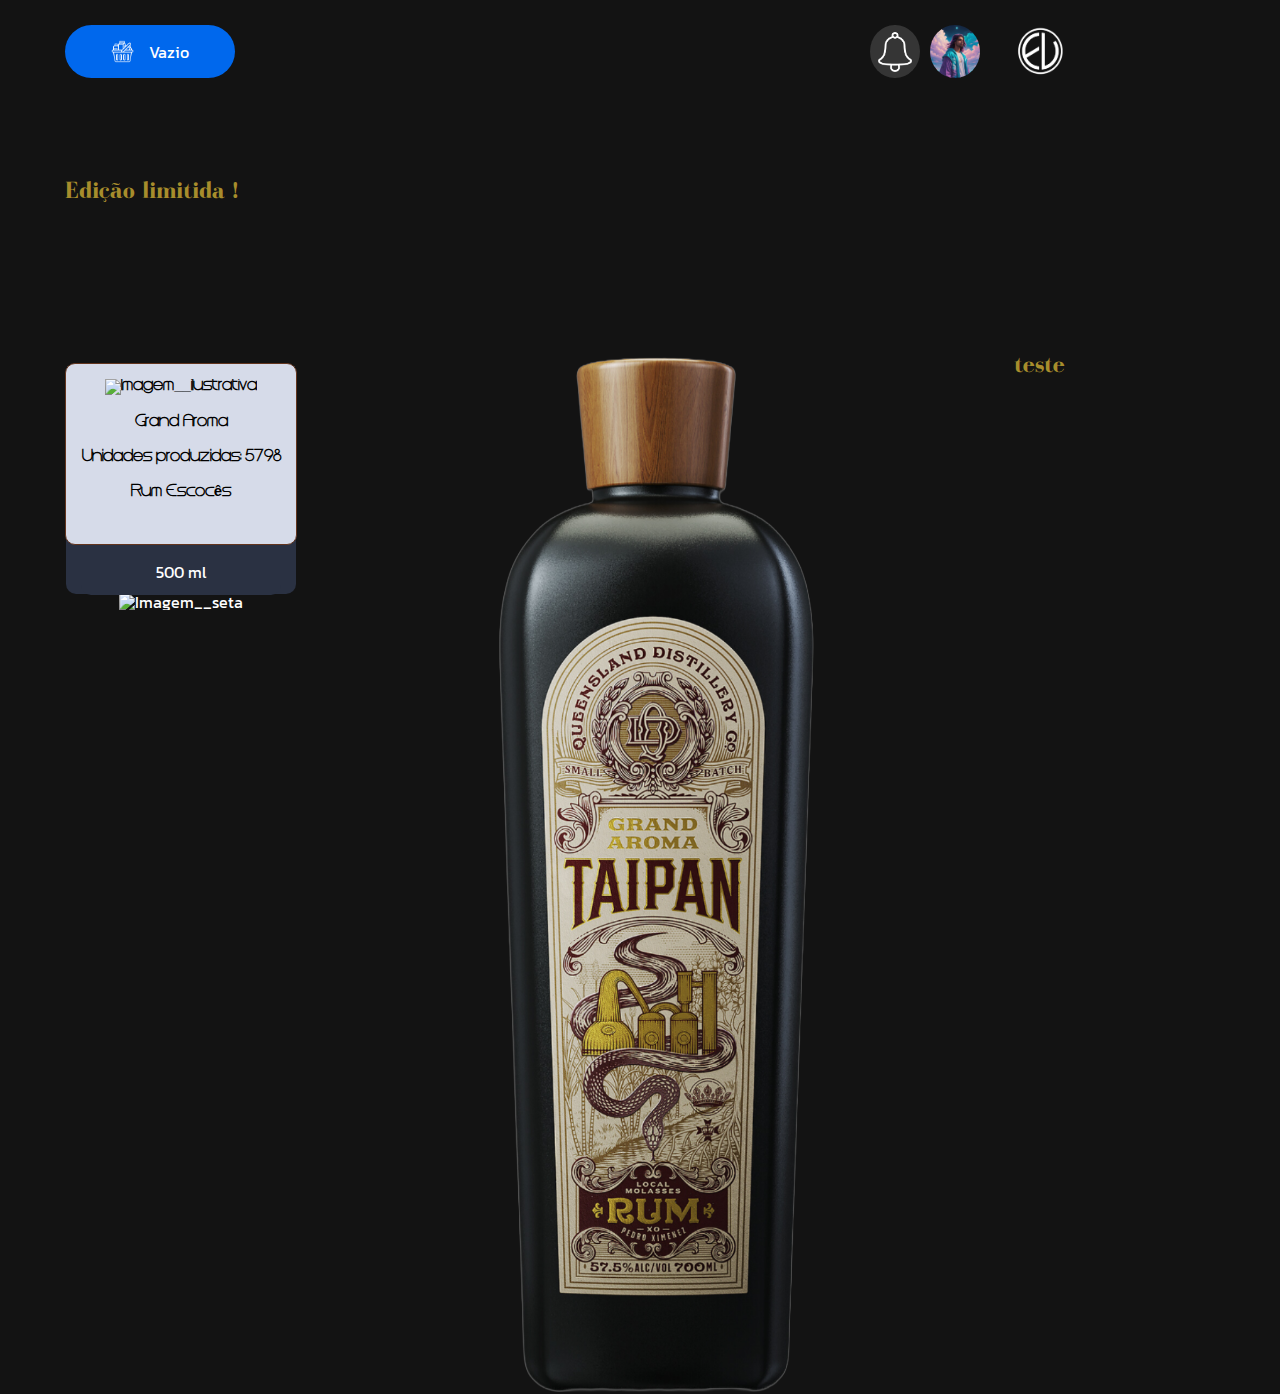
==== index.html @ 01e04168 "Initial commit" ====
<!-- 
    
    Criador: Thiago Abraao
    Data inicial: 15/08/2024
    Data final: indefindo  
    ideia: site de vendas de bebidas
    
-->

<!DOCTYPE html>
<html lang="pt_br" data-contexto="garrafa__belge">

<!-- --------------------------------------------------------------------------------------------------------------------- -->

<head>
   
    <meta charset="UTF-8">
    <meta name="viewport" content="width=device-width, initial-scale=1.0">
    <title>Elixir Urbano</title>

    <link rel="stylesheet" type="text/css" href="./Css/Global/reset.css"> 
    <link rel="stylesheet" type="text/css" href="./Css/Global/variables.css">
    <link rel="stylesheet" type="text/css" href="./Css/Global/paginaInteira.css">
    
    <link rel="stylesheet" type="text/css" href="./Css/index/base.css">
  
    
</head>

<!-- --------------------------------------------------------------------------------------------------------------------- -->

<body class="PaginaInteira">

    <section class="pagina">

        <header class="cabecalho">

            <section class="cabecalho__acoes"> 

                <div class="acoes__navegacao">

                    <nav class="navegacao__menu esconder">

                        <a class="menu__intens ativo">
    
                            Principal
    
                        </a>
    
                        <a class="menu__intens">
    
                            Catalago 
    
                        </a>
    
                        <a class="menu__intens">
    
                            Contato
    
                        </a>
    
                        <a class="menu__intens">
    
                            Sobre
    
                        </a>
    
                    </nav>

                    <a class="navegacao__carrinho" href="#">

                        <img class="carrinho__imagem" src="./Imagens/NoCodigo/Global/Global__header/Icone - carrinho de compras.png" alt="Icone compras">

                        <img class="carrinho__imagem esconder" src="./Imagens/NoCodigo/Global/Global__header/Icone - carrinho de compras__preto.png" alt="Icone compras">
            
                        <p>
            
                            Vazio
            
                        </p>
            
                    </a>

                </div>

                <div class="acoes__icones">

                    <div class="icones__notificacao">

                        <img src="./Imagens/NoCodigo/Global/Global__header/notificacao.png" alt="icone de notificação">
    
                    </div>
    
                    <div class="icones__usuario">
    
                        <img src="./Imagens/NoCodigo/Global/Global__header/Perfil.jpg" alt="icone do usuario">
    
                    </div>
    
                    <div class="icones__logotipo">
    
                        <img src="./Imagens/NoCodigo/Global/Global__header/Logotipo.png" alt="logotipo Elixir Urbano">
    
                    </div>

                </div>

            </section>

        </header>

        <!-- --------------------------------------------------------------------------------------------------------------------- -->

        <main class="indexConteudoPrincipal">
        
            <section class="apresentacao">

                <h5 class="apresentacao__menssagemProvocativa">

                    Edição limitida !

                </h5>

                <div class="apresentacao__garrafas">

                    <div class="garrafas__sobreGarrafa">

                        <div class="sobreGarrafa__cardInformativoProducao">

                            <img class="cardInformativoProducao__ilustração" src="" alt="Imagem__ilustrativa">
            
                            <h6 class="cardInformativoProducao__titulo">
            
                                Grand Aroma
                    
                            </h6>
            
                            <p class="cardInformativoProducao__texto">
            
                                Unidades produzidas: 5798
                    
                            </p>
            
                            <p class="cardInformativoProducao__texto">
            
                                Rum Escocês
                    
                            </p>

                        </div>

                        <div class="cardInformativoProducao__miniCardProducao">
            
                            <p class="miniCardProducao__texto">
            
                                500 ml
                    
                            </p>
            
                        </div>

                        <img class="garrafas__seta" src="" alt="Imagem__seta">

                        <div class="apresentacao__informativoNutricional">

                        </div>


                    </div>

                    <div class="garrafas__imagens">

                        <img class="garrafas__imagem" src="./Imagens/NoCodigo/Main/Apresentacao/Garrafa_belge.png" alt="Imagem__principal">

                       

                    </div>

                    <div class="garrafas__sobreEmpresa">

                        <h5 class="apresentacao__menssagemProvocativa">

                            teste
            
                        </h5>

                    </div>

                </div>

            </section>

        </main>

        <!-- --------------------------------------------------------------------------------------------------------------------- -->

        <footer class="indexRodape">
         
        </footer>

        <!-- --------------------------------------------------------------------------------------------------------------------- -->

    </section>

    <section class="menuLateral esconder">

        <div class="menuLateral">

            <div class="menuLateral__logotipo">

                <img src="./Imagens/NoCodigo/Global/Menu__lateral/Logotipo__preto.png" alt="logotipo Elixir Urbano">

            </div>

            <!-- ------------------------- Esse trecho de codigo foi tirado do site https://freefrontend.com e um botao com animação quando clicado que se chama "Hamburger Menu" -------------------------------------------- -->
            
            <!-- ------------------------------------------------------------------------------------ Autor:  Mikael Ainalem ------------------------------------------------------------------------------------------------- -->
            
            <button class="menu" onclick="this.classList.toggle('opened');this.setAttribute('aria-expanded', this.classList.contains('opened'))" aria-label="Main Menu">
                <svg width="70" height="70" viewBox="0 0 100 100">
                  <path class="line line1" d="M 20,29.000046 H 80.000231 C 80.000231,29.000046 94.498839,28.817352 94.532987,66.711331 94.543142,77.980673 90.966081,81.670246 85.259173,81.668997 79.552261,81.667751 75.000211,74.999942 75.000211,74.999942 L 25.000021,25.000058" />
                  <path class="line line2" d="M 20,50 H 80" />
                  <path class="line line3" d="M 20,70.999954 H 80.000231 C 80.000231,70.999954 94.498839,71.182648 94.532987,33.288669 94.543142,22.019327 90.966081,18.329754 85.259173,18.331003 79.552261,18.332249 75.000211,25.000058 75.000211,25.000058 L 25.000021,74.999942" />
                </svg>

                <ul class="menu__hamburguerExpandido" onclick="event.stopPropagation()">

                    <ul class="hamburguerExpandido__idioma">

                        <input type="checkbox" id="menu__idioma" class="checkbox__botao">
                        
                        <label for="menu__idioma" class="idioma__intens">

                            <img class="intens__seta" 
                                 src="./Imagens/NoCodigo/Global/Menu__lateral/Seta--branca--menu--linguagem.png" 
                                 alt="icone__seta">

                            Linguagem

                        </label>

                            <ul class="menuHamburguer__02">

                                <li class="botao__02">

                                    <img class="botao__imagem" src="./Imagens/NoCodigo/Global/Menu__hambuguer/Brasil.png" alt="imagem do pais">

                                    Portugues (Brasil)

                                </li>

                                <li class="botao__02">

                                    <img class="botao__imagem" src="./Imagens/NoCodigo/Global/Menu__hambuguer/EUA.png" alt="imagem do pais">

                                    Ingles (EUA)

                                </li>

                            </ul>
                        
                    </ul>

                    <div class="expandido__selecoes">
    
                        <li class="expandido__lista">
    
                            <label class="alternar">
    
                                <input class="alternar-selecao" type="checkbox" id="alternar-cor">
                                <div class="alternar-escolha"></div>
    
                            </label>
    
                        <li class="expandido__lista">
    
                            <label class="escuro__claro" for="alternar-cor">
    
                                Modo claro
    
                            </label>

                        </li>

                    </div>

                    <div class="expandido__selecoes">

                        <li class="expandido__lista">
    
                            <label class="alternar">
    
                                <input class="alternar-selecao" type="checkbox" id="alternar-contraste">
                                <div class="alternar-escolha"></div>
    
                            </label>
    
                        <li class="expandido__lista">
    
                            <label class="expandido__acessibilidade" for="alternar-contraste">
    
                                Modo alto contraste 
    
                            </label>
    
                        </li>

                    </div>
    
                </ul>

            </button>
            
            <!-- [base64] -->

            <div class="redes__socias">

                <div class="socias__imagem">

                    <img src="./Imagens/NoCodigo/Global/Menu__lateral/facebook.png" alt="icone facebook">
    
                </div>

                <div class="socias__imagem">

                    <img src="./Imagens/NoCodigo/Global/Menu__lateral/Instagram.png" alt="icone instagram">
    
                </div>

                <div class="socias__imagem">

                    <img src="./Imagens/NoCodigo/Global/Menu__lateral/Youtube.png" alt="Icone youtube">
    
                </div>

            </div>

            <p class="lateral__paragrafo">

                Algum texto ai Algum texto ai Algum texto ai

            </p>

            <div class="lateral__setas">

                <button class="setas__subir">

                    <img class="subir__imagem" src="./Imagens/NoCodigo/Global/Menu__lateral/Seta.png" alt="menu de ferramentas">
    
                </button>

                <button class="setas__descer">

                    <img class="descer__imagem" src="./Imagens/NoCodigo/Global/Menu__lateral/Seta.png" alt="menu de ferramentas">
    
                </button>

            </div>

        </div>

    </section>

    <!-- --------------------------------------------------------------------------------------------------------------------- -->

</body>
---- Css/Global/variables.css ----
/*  importacoes de fontes */

@import url('https://fonts.googleapis.com/css2?family=Kanit:ital,wght@0,100;0,200;0,300;0,400;0,500;0,600;0,700;0,800;0,900;1,100;1,200;1,300;1,400;1,500;1,600;1,700;1,800;1,900&display=swap');

@font-face {

    font-family: 'TituloApresentacao'; 
    src: url('../../Fontes__baixadas/BodoniflfBold-MVZx.ttf') format('truetype'); 

}

@font-face {

    font-family: 'TextoApresentacao'; 
    src: url('../../Fontes__baixadas/SteinerLight-JR1o.ttf') format('truetype'); 

}

/* _______________________________________________________________________________________ */

:root {
    
    /* cores */

    --corPagina: #131313;

    --corPrincipal-02: #222222;
    --corPrincipal-03: #353535;
    --corPrincipal-04: #33363d;

    --corGradiente-01: linear-gradient(to bottom, #FFB400, #FFD980);

    --corSecundaria-01: #ffb400;
    --corSecundaria-02: #0068ed;
    --corSecundaria-03: #d6dbe9;
    --corSecundaria-04: #2a3142;

    --corSecundaria-garafa-titulo-01: #63351e;
    --corSecundaria-garafa-texto-01: #bfb7a4;
    --corSecundaria-garafa-destaque-01: #a78d2c;
    
    --corSecundaria-garafa-titulo-02:  #7e868f;
    --corSecundaria-garafa-texto-02:   #444749;
    --corSecundaria-garafa-destaque-02: #8c99a5;

    --corSecundaria-garafa-titulo-03:  #0b131a;
    --corSecundaria-garafa-texto-03:   #82a6ac;
    --corSecundaria-garafa-destaque-03: #8c99a5;

    --corSecundaria-garafa-titulo-04:  #261c11;
    --corSecundaria-garafa-texto-04:   #639e79;
    --corSecundaria-garafa-destaque-04: #df723d;


    /* fontes */
   
    --fontePrincipal: "Kanit", sans-serif;
   
}
---- Css/Global/paginaInteira.css ----
.PaginaInteira {

    display: grid;
    grid-template-columns: 1fr 150px;

}

.pagina {

    display: flex;
    flex-direction: column;

}
---- Css/index/base.css ----
/*  importacoes de estilo  */
/* _______________________________________________________________________________________ */

/*  importacoes de estilo do header  */

@import url("../Global/Global__header/cabecalho.css");

@import url("../Global/Global__header/navegacao.css");
@import url("../Global/Global__header/navegacao.midia.css");

@import url("../Global/Global__header/icones.css");
@import url("../Global/Global__header/icones.midia.css");

@import url("../Global/Global__header/Global__menuLateral/menuLateral.css");
@import url("../Global/Global__header/Global__menuLateral/menuHamburguer.css");
@import url("../Global/Global__header/Global__menuLateral/menuHamburguer.02.css");


/*  importacoes de estilo do main  */

@import url("../main/apresentacao/apresentacao.css");
@import url("../main/apresentacao/apresentacao__sobreGarrafa.css");

/*  importacoes de estilo do footer */

/* Todo o conteudo da pagina  */

/* _______________________________________________________________________________________ */

.PaginaInteira {

    text-decoration: none;
    color: white;
    margin: 15px 15px 0px 15px;
    background: var(--corPagina);
    font-family: var(--fontePrincipal);

}

@media (min-width: 720px ) { 

    .PaginaInteira {

        margin: 25px 65px 0px 65px;

    }

}

@media (min-width: 1800px ) { 

    .PaginaInteira {

        margin: 0px 0px 0px 65px;

    }

}

.esconder {

    display: none;

}
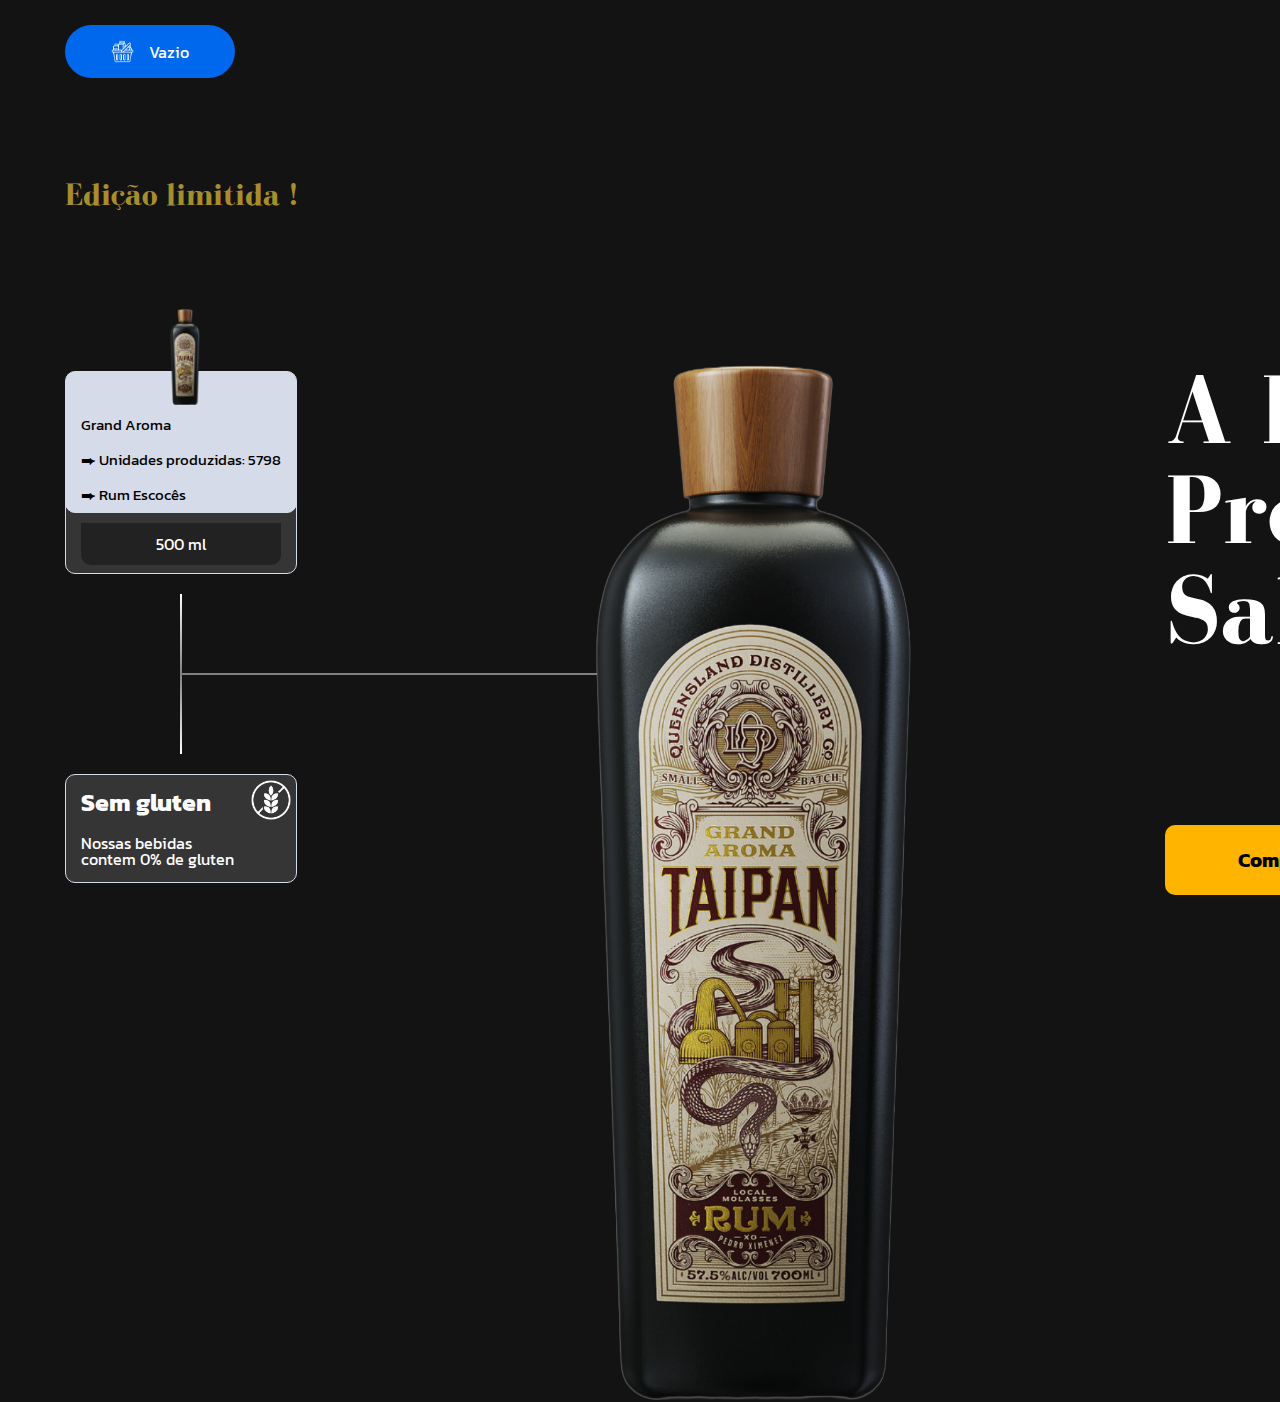
==== commit 00f8374a: "update" ====
--- a/index.html
+++ b/index.html
@@ -127,23 +127,23 @@
 
                         <div class="sobreGarrafa__cardInformativoProducao">
 
-                            <img class="cardInformativoProducao__ilustração" src="" alt="Imagem__ilustrativa">
+                            <img class="cardInformativoProducao__ilustração" src="./Imagens/NoCodigo/Main/Apresentacao/Garrafa_belge.png" alt="Imagem__ilustrativa">
             
                             <h6 class="cardInformativoProducao__titulo">
             
-                                Grand Aroma
+                               Grand Aroma
                     
                             </h6>
             
                             <p class="cardInformativoProducao__texto">
             
-                                Unidades produzidas: 5798
+                                ⮕ Unidades produzidas: 5798
                     
                             </p>
             
                             <p class="cardInformativoProducao__texto">
             
-                                Rum Escocês
+                                ⮕  Rum Escocês
                     
                             </p>
 
@@ -159,30 +159,77 @@
             
                         </div>
 
-                        <img class="garrafas__seta" src="" alt="Imagem__seta">
+
+                        <div class="container">
+
+                            <div class="vertical-line"></div>
+                            <div class="horizontal-line"></div>
+
+                        </div>
 
                         <div class="apresentacao__informativoNutricional">
 
+                            <h6 class="informativoNutricional__titulo">
+            
+                                Sem gluten 
+                     
+                             </h6>
+
+                             <img class="informativoNutricional__ilustração" src="./Imagens/NoCodigo/Main/Apresentacao/noGluten.png" alt="Imagem__ilustrativa">
+
+                             <p class="informativoNutricional__texto">
+            
+                                Nossas bebidas contem 0% de gluten 
+                    
+                            </p>
+
+
                         </div>
 
-
                     </div>
 
                     <div class="garrafas__imagens">
 
                         <img class="garrafas__imagem" src="./Imagens/NoCodigo/Main/Apresentacao/Garrafa_belge.png" alt="Imagem__principal">
 
-                       
-
                     </div>
 
                     <div class="garrafas__sobreEmpresa">
 
-                        <h5 class="apresentacao__menssagemProvocativa">
-
-                            teste
+                        <h5 class="sobreEmpresa__menssagemProvocativa">
+
+                            A Essência do Rum: Produzido com <strong class="menssagemProvocativa__destaque"> Perfeição</strong>, Saboreado com <strong class="menssagemProvocativa__destaque"> Orgulho </strong>
             
                         </h5>
+
+                        <div class="sobreEmpresa__fisgar">
+
+                            <a class="fisgar__linkChamativo">
+
+                                Comprar agora
+
+
+                            </a>
+
+                            <div class="container__02">
+
+                                <div class="fisgar__linha"></div>
+
+                            </div>
+
+                            <div class="fisgar__nota">
+
+                                <p class="nota__texto">
+
+                                    Nota maxima
+
+                                </p>
+
+                                <img class="nota__estrelas" src="./Imagens/NoCodigo/Main/Apresentacao/Estrelas.png" alt="Imagem__estrelas">
+
+                            </div>
+
+                        </div>
 
                     </div>
 
--- a/Css/Global/variables.css
+++ b/Css/Global/variables.css
@@ -35,6 +35,9 @@
     --corSecundaria-03: #d6dbe9;
     --corSecundaria-04: #2a3142;
 
+    --corSecundaria-05: #E0E0E0;
+    --corSecundaria-06: rgba(72, 80, 96, 0.996);
+
     --corSecundaria-garafa-titulo-01: #63351e;
     --corSecundaria-garafa-texto-01: #bfb7a4;
     --corSecundaria-garafa-destaque-01: #a78d2c;
--- a/Css/index/base.css
+++ b/Css/index/base.css
@@ -33,8 +33,11 @@
     color: white;
     margin: 15px 15px 0px 15px;
     background: var(--corPagina);
+    background-repeat: no-repeat; /* Evita a repetição da imagem */
+    background-size: cover; /* Ajusta a imagem para cobrir o elemento */
     font-family: var(--fontePrincipal);
-
+    
+    
 }
 
 @media (min-width: 720px ) { 
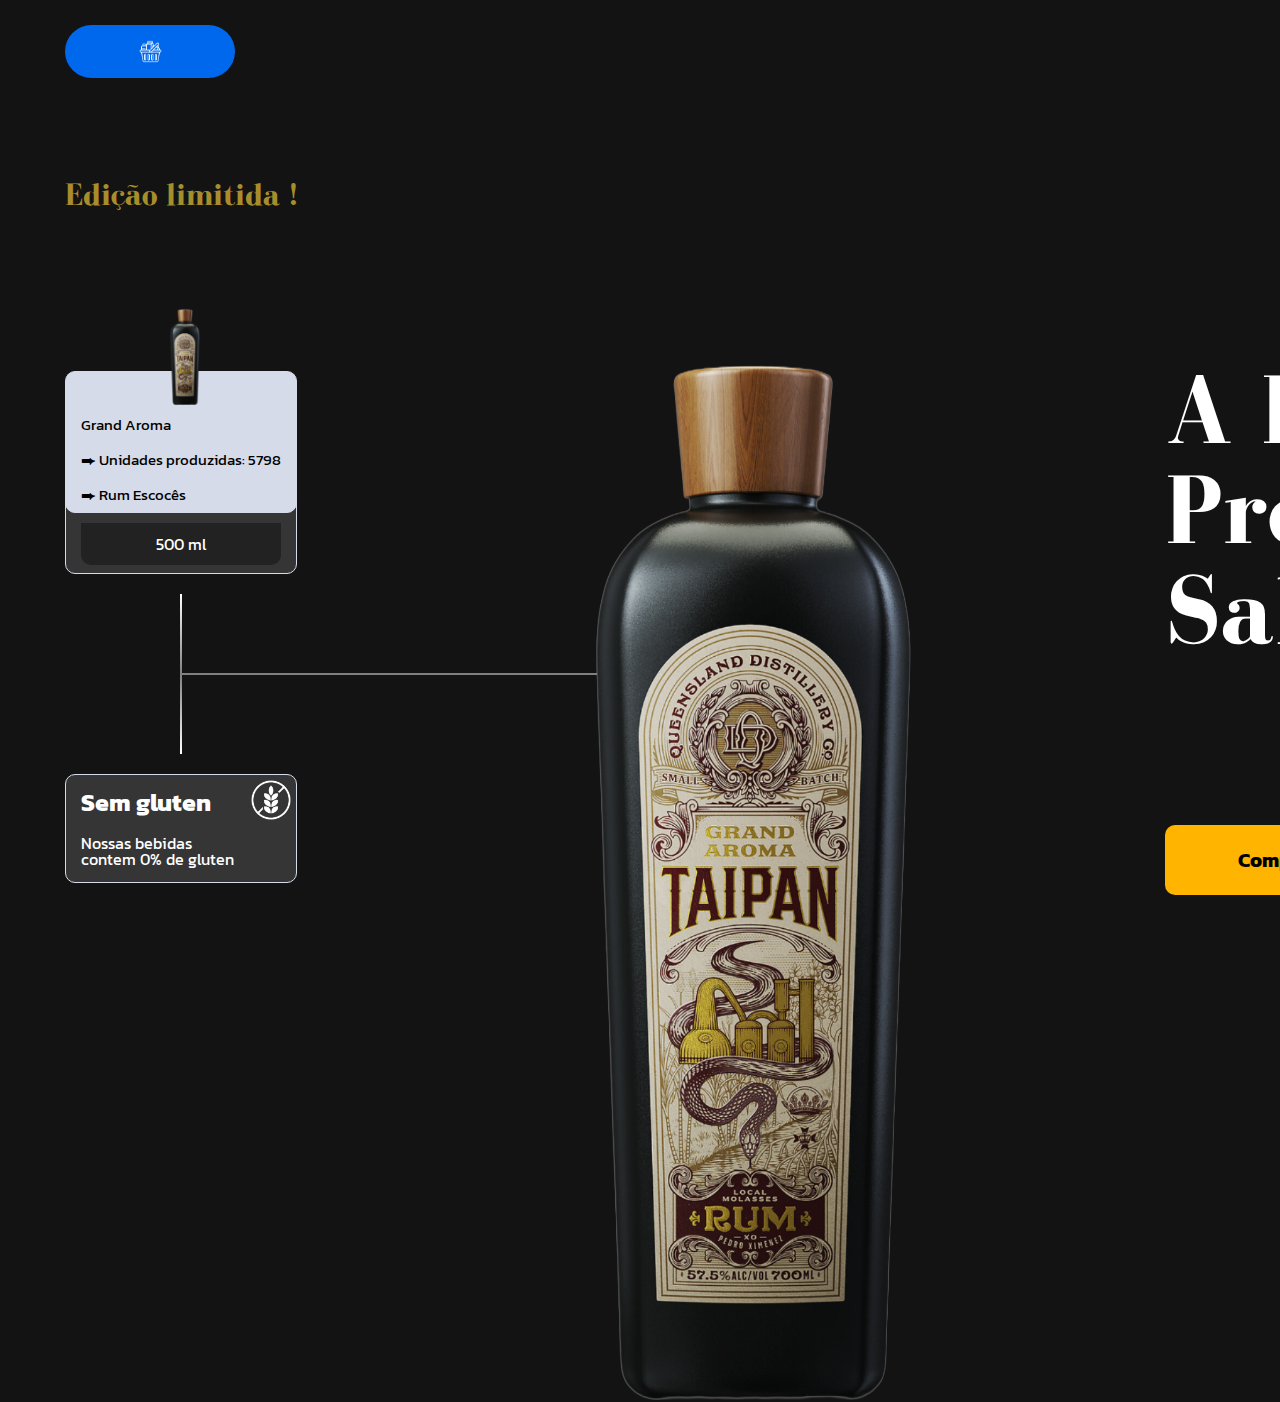
==== commit 387f4f3c: "update" ====
--- a/index.html
+++ b/index.html
@@ -73,16 +73,20 @@
 
                         <img class="carrinho__imagem esconder" src="./Imagens/NoCodigo/Global/Global__header/Icone - carrinho de compras__preto.png" alt="Icone compras">
             
-                        <p>
-            
-                            Vazio
-            
-                        </p>
-            
                     </a>
 
                 </div>
 
+                <div class="navegacao__caixa__de__pesquisa esconder">
+
+                    <input type="search" class="caixa__de__pesquisa__caixa" placeholder="O que você procura?">
+
+                    <img class="caixa__de__pesquisa__imagem" src="./Imagens/NoCodigo/Global/Global__header/Lupa.png" alt="Icone lupa">
+
+                </div>
+
+              
+               
                 <div class="acoes__icones">
 
                     <div class="icones__notificacao">
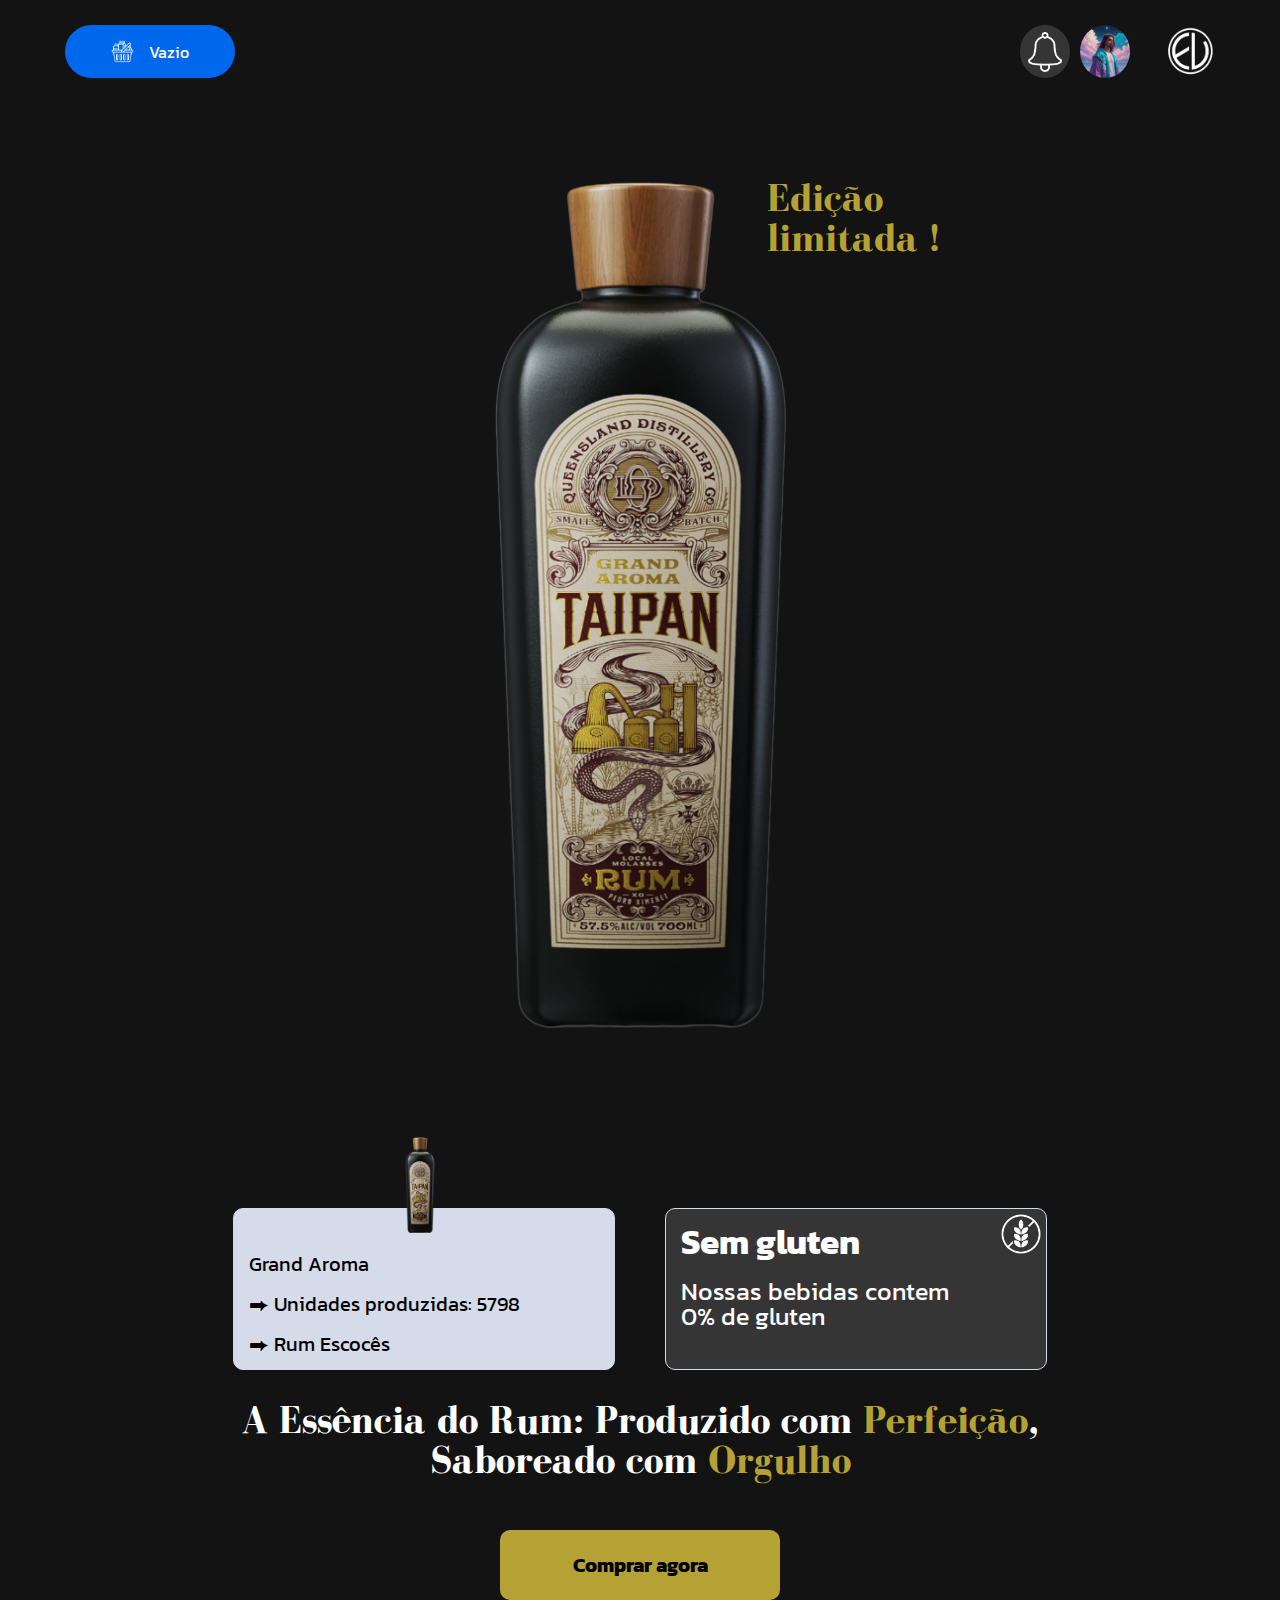
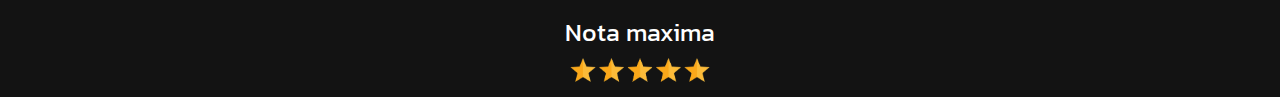
==== commit dbda1f87: "update" ====
--- a/index.html
+++ b/index.html
@@ -72,6 +72,12 @@
                         <img class="carrinho__imagem" src="./Imagens/NoCodigo/Global/Global__header/Icone - carrinho de compras.png" alt="Icone compras">
 
                         <img class="carrinho__imagem esconder" src="./Imagens/NoCodigo/Global/Global__header/Icone - carrinho de compras__preto.png" alt="Icone compras">
+
+                        <p class="carrinho__texto">
+            
+                            Vazio
+                
+                        </p>
             
                     </a>
 
@@ -119,12 +125,6 @@
         
             <section class="apresentacao">
 
-                <h5 class="apresentacao__menssagemProvocativa">
-
-                    Edição limitida !
-
-                </h5>
-
                 <div class="apresentacao__garrafas">
 
                     <div class="garrafas__sobreGarrafa">
@@ -163,7 +163,6 @@
             
                         </div>
 
-
                         <div class="container">
 
                             <div class="vertical-line"></div>
@@ -195,6 +194,12 @@
                     <div class="garrafas__imagens">
 
                         <img class="garrafas__imagem" src="./Imagens/NoCodigo/Main/Apresentacao/Garrafa_belge.png" alt="Imagem__principal">
+
+                        <h5 class="apresentacao__menssagemProvocativa">
+
+                            Edição limitada !
+        
+                        </h5>
 
                     </div>
 
@@ -386,7 +391,31 @@
 
             </div>
 
-            <p class="lateral__paragrafo">
+            <div class="lateral__botoes">
+
+                <div class="botoes__corpo">
+
+                   <h6 class="corpo__titulo">
+
+                    Grand Aroma
+
+                   </h6>
+
+                </div>
+
+                <button class="botoes__garrafa">
+
+                    <div class="garrafa__espaço">
+
+                        <img class="garrafa__icone" src="./Imagens/NoCodigo/Main/Apresentacao/Garrafa_belge.png" alt="garrafa__icone">
+
+                    </div>
+
+                </button>
+
+            </div>
+
+            <p class="lateral__paragrafo esconder">
 
                 Algum texto ai Algum texto ai Algum texto ai
 
--- a/Css/Global/variables.css
+++ b/Css/Global/variables.css
@@ -27,8 +27,10 @@
     --corPrincipal-02: #222222;
     --corPrincipal-03: #353535;
     --corPrincipal-04: #33363d;
+   
 
     --corGradiente-01: linear-gradient(to bottom, #FFB400, #FFD980);
+   
 
     --corSecundaria-01: #ffb400;
     --corSecundaria-02: #0068ed;
@@ -40,7 +42,7 @@
 
     --corSecundaria-garafa-titulo-01: #63351e;
     --corSecundaria-garafa-texto-01: #bfb7a4;
-    --corSecundaria-garafa-destaque-01: #a78d2c;
+    --corSecundaria-garafa-destaque-01: #b6a134;
     
     --corSecundaria-garafa-titulo-02:  #7e868f;
     --corSecundaria-garafa-texto-02:   #444749;
--- a/Css/Global/paginaInteira.css
+++ b/Css/Global/paginaInteira.css
@@ -1,7 +1,7 @@
 .PaginaInteira {
 
     display: grid;
-    grid-template-columns: 1fr 150px;
+    grid-template-columns: 1fr 0px;
 
 }
 
@@ -10,4 +10,16 @@
     display: flex;
     flex-direction: column;
 
-}+}
+
+
+@media (min-width: 1800px ) { 
+
+    .PaginaInteira {
+
+        display: grid;
+        grid-template-columns: 1fr 150px;
+    
+    }
+
+}
--- a/Css/index/base.css
+++ b/Css/index/base.css
@@ -12,15 +12,24 @@
 @import url("../Global/Global__header/icones.midia.css");
 
 @import url("../Global/Global__header/Global__menuLateral/menuLateral.css");
+@import url("../Global/Global__header/Global__menuLateral/botoes.css");
+
 @import url("../Global/Global__header/Global__menuLateral/menuHamburguer.css");
 @import url("../Global/Global__header/Global__menuLateral/menuHamburguer.02.css");
-
 
 /*  importacoes de estilo do main  */
 
 @import url("../main/apresentacao/apresentacao.css");
+@import url("../main/apresentacao/apresentacao.midia.css");
+
 @import url("../main/apresentacao/apresentacao__sobreGarrafa.css");
+@import url("../main/apresentacao/apresentacao__sobreGarrafa.midia.css");
 
+@import url("../main/apresentacao/apresentacao__garrafa.css");
+@import url("../main/apresentacao/apresentacao__garrafa.midia.css");
+
+@import url("../main/apresentacao/apresentacao__sobreEmpresa.css");
+@import url("../main/apresentacao/apresentacao__sobreEmpresa.midia.css");
 /*  importacoes de estilo do footer */
 
 /* Todo o conteudo da pagina  */
@@ -36,7 +45,7 @@
     background-repeat: no-repeat; /* Evita a repetição da imagem */
     background-size: cover; /* Ajusta a imagem para cobrir o elemento */
     font-family: var(--fontePrincipal);
-    
+
     
 }
 
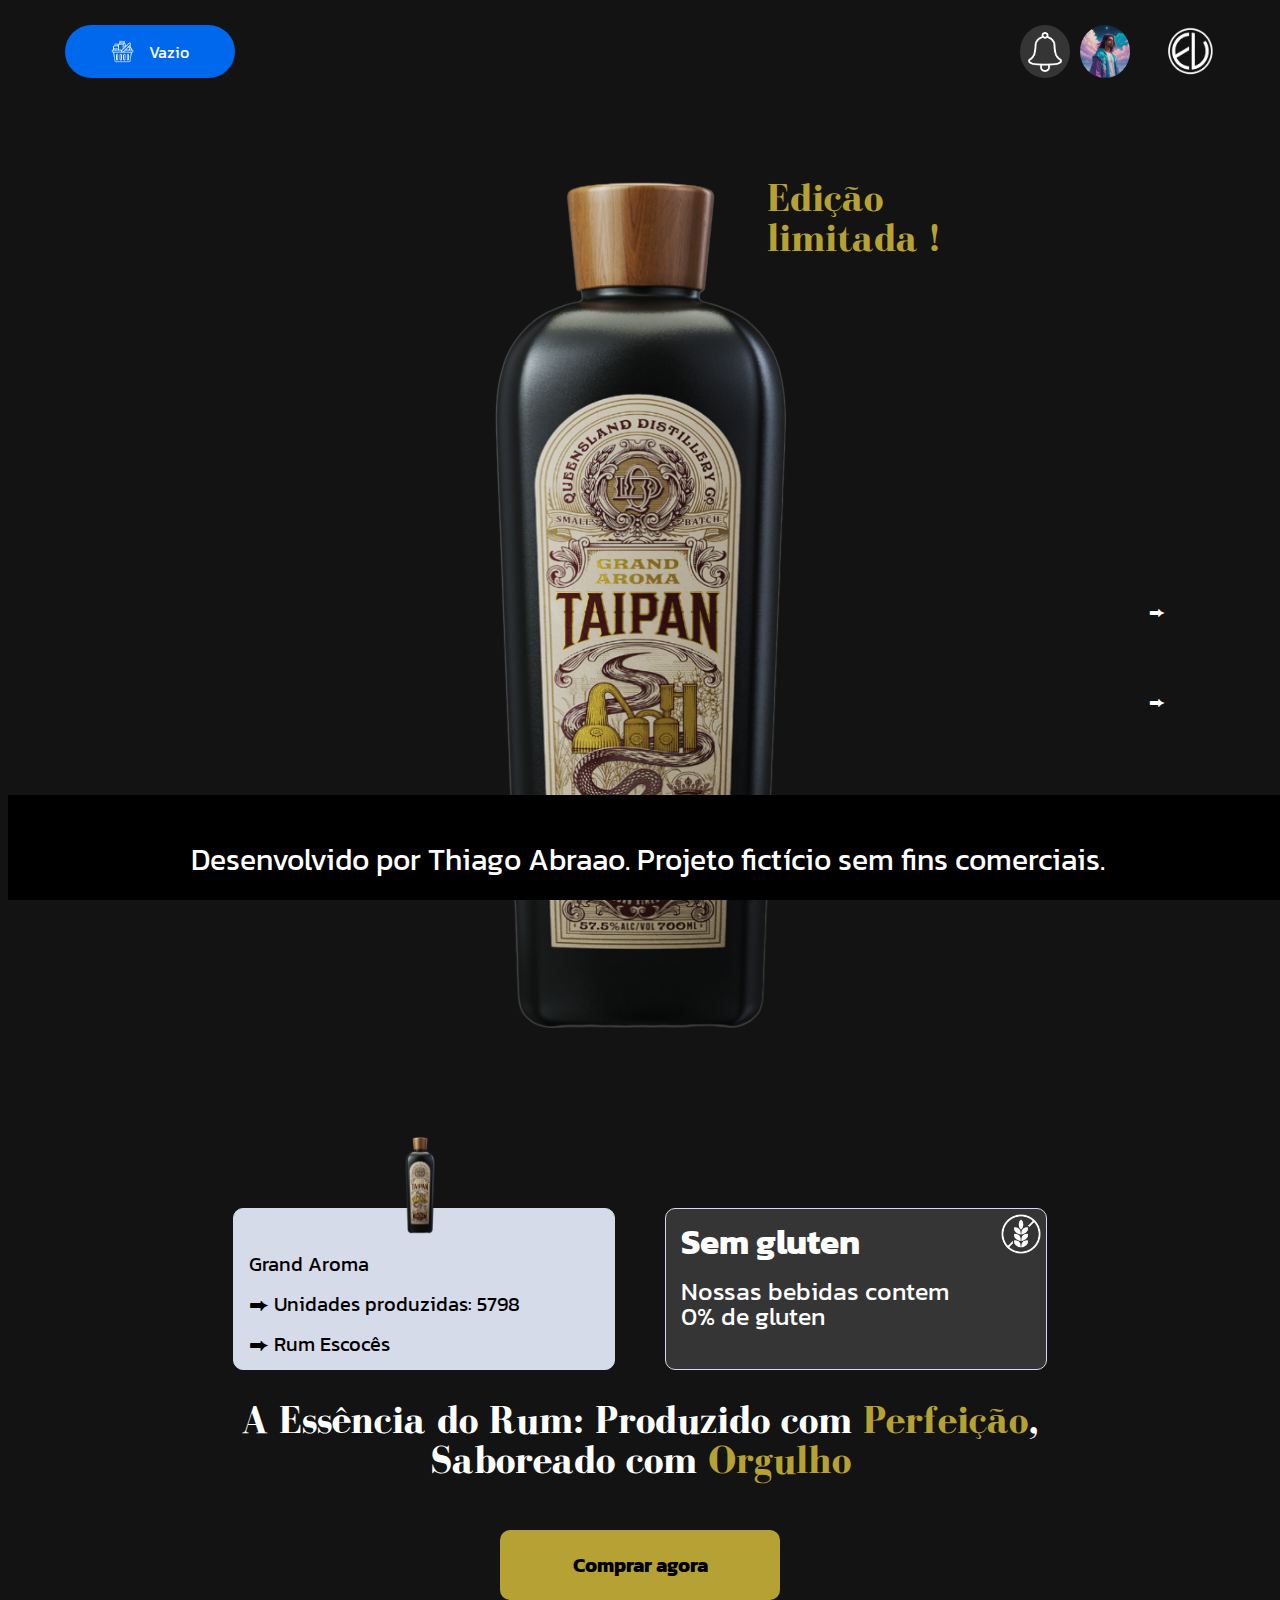
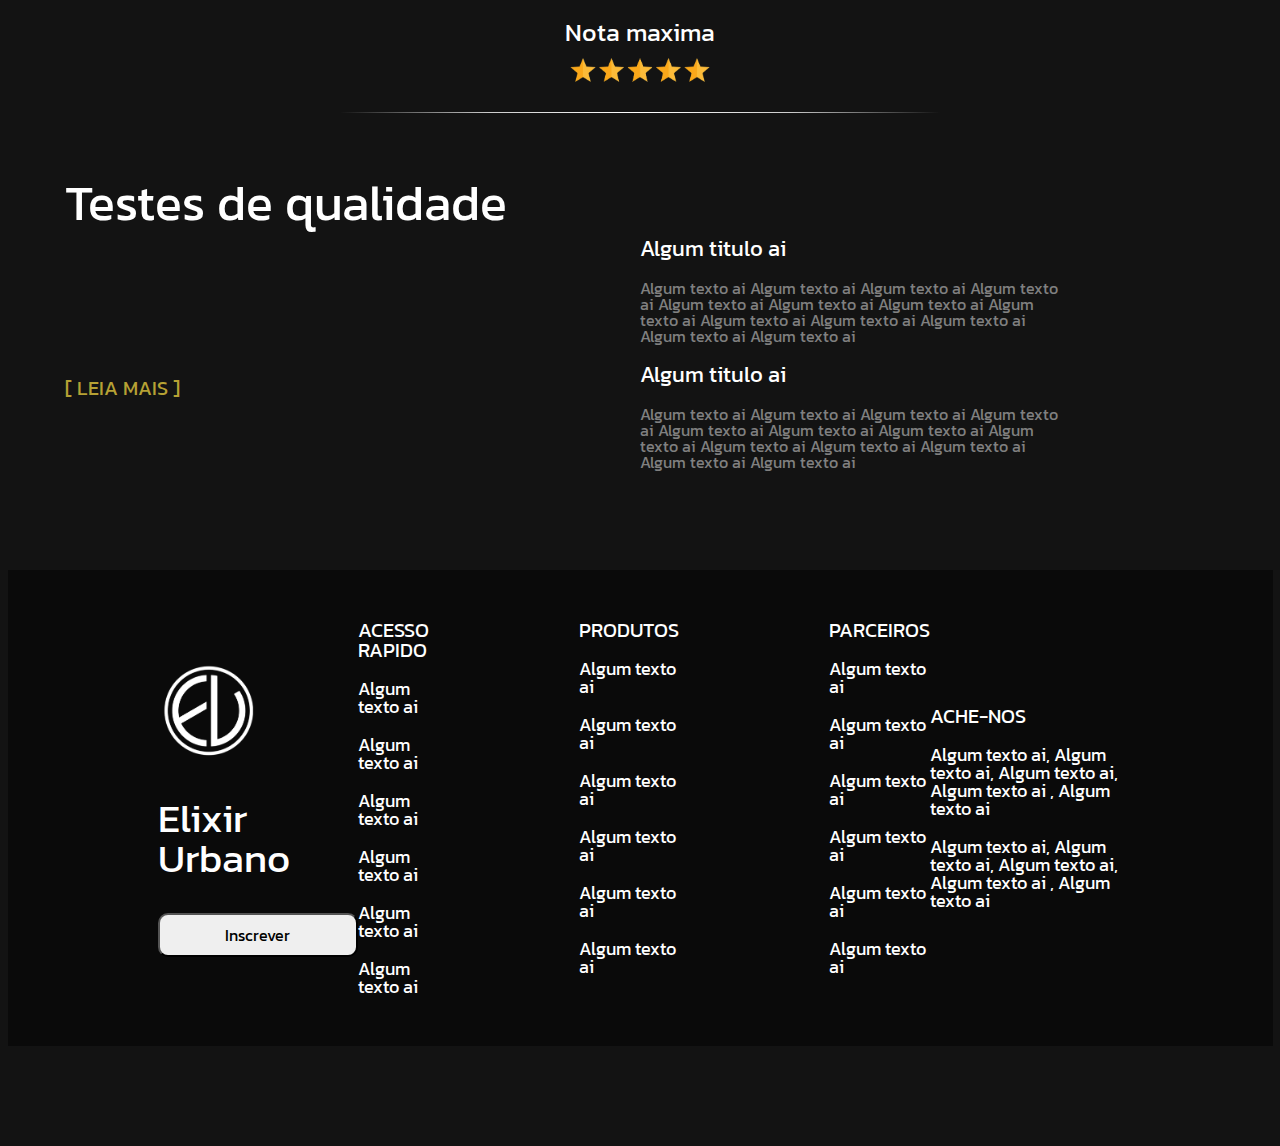
==== commit 3eb60ec0: "Pagina principal pronta !" ====
--- a/index.html
+++ b/index.html
@@ -24,7 +24,6 @@
     
     <link rel="stylesheet" type="text/css" href="./Css/index/base.css">
   
-    
 </head>
 
 <!-- --------------------------------------------------------------------------------------------------------------------- -->
@@ -90,9 +89,7 @@
                     <img class="caixa__de__pesquisa__imagem" src="./Imagens/NoCodigo/Global/Global__header/Lupa.png" alt="Icone lupa">
 
                 </div>
-
-              
-               
+  
                 <div class="acoes__icones">
 
                     <div class="icones__notificacao">
@@ -186,7 +183,6 @@
                     
                             </p>
 
-
                         </div>
 
                     </div>
@@ -217,7 +213,6 @@
 
                                 Comprar agora
 
-
                             </a>
 
                             <div class="container__02">
@@ -240,8 +235,132 @@
 
                         </div>
 
-                    </div>
-
+                        <div class="sobreGarrafa__linha"></div>
+                        
+                        <div class="sobreEmpresa__cardInformativo">
+
+                            <div class="cardInformativo__apresentacao">
+
+                                <h4 class="apresentacao__titulo">
+
+                                    Testes de qualidade 
+
+                                </h4>
+
+                                <a class="apresentacao__link">
+
+                                    [ LEIA MAIS ]
+
+                                </a>
+
+                            </div>
+
+                            <div class="cardInformativo__conteudo">
+
+                                <h6 class="cardInformativo__conteudo__titulo">
+
+                                    Algum titulo ai 
+
+                                </h6>
+
+                                <p class="cardInformativo__conteudo__texto">
+
+                                    Algum texto ai Algum texto ai Algum texto ai Algum texto ai Algum texto ai Algum texto ai Algum texto ai Algum texto ai Algum texto ai Algum texto ai Algum texto ai Algum texto ai Algum texto ai
+
+                                </p>
+
+                                <p class="cardInformativo__conteudo__seta">
+
+                                    ⮕
+
+                                </p>
+
+                                <h6 class="cardInformativo__conteudo__titulo">
+
+                                    Algum titulo ai  
+
+                                </h6>
+
+                                <p class="cardInformativo__conteudo__texto">
+
+                                    Algum texto ai Algum texto ai Algum texto ai Algum texto ai Algum texto ai Algum texto ai Algum texto ai Algum texto ai Algum texto ai Algum texto ai Algum texto ai Algum texto ai Algum texto ai
+
+                                </p>
+
+                                <p class="cardInformativo__conteudo__seta__02">
+
+                                    ⮕
+
+                                </p>
+
+                            </div>
+                
+                        </div>
+
+                    </div>
+
+                    <div class="garrafas__cardMapa esconder">
+
+                        <div class="cardMapa__conteudo">
+
+                            <h5 class="conteudo__titulo">
+
+                                Explore nossas lojas
+                
+                            </h5>
+
+                            <button class="conteudo__botao">
+
+                                Encontrar 
+
+                            </button>
+
+                        </div>
+
+                        <!-- ------------------------- Esse trecho de codigo foi tirado do canal DesignTorch e um radar com animação do video "Radar Animation Pure CSS" -------------------------------------------- -->
+            
+                        <!-- -------------------------------------------------------------------------------- Autor: DesignTorch  ----------------------------------------------------------------------------------- -->
+
+                        <div class="cardMapa__radar">
+
+                            <div class="radar__highlight">
+                            </div>
+
+                            <div class="radar__inner">
+
+                                <div class="inner__circleLines">
+
+                                    <img class="circleLines__imagem" src="./Imagens/NoCodigo/Global/Global__header/Logotipo.png" alt="">
+
+                                    <div class="circleLines__cirle" style="--index:1"></div>
+                                    <div class="circleLines__cirle" style="--index:2"></div>
+                                    <div class="circleLines__cirle" style="--index:3"></div>
+                                    <div class="circleLines__cirle" style="--index:4"></div>
+
+                                    <div class="circleLines__line horizontal"></div>
+                                    <div class="circleLines__line vertical"></div>
+                                    
+                                </div>
+
+                                <div class="inner__gradient">
+
+                                    <div></div>
+                                    <div></div>
+                                    <div></div>
+                                    <div></div>
+                                    <div></div>
+                                    <div></div>
+
+                                </div>
+
+                            </div>
+
+                        </div>
+
+                    </div >
+
+                    <!-- --------------------------------------------------------------------------------------------------------------------- -->
+                    
                 </div>
 
             </section>
@@ -251,6 +370,207 @@
         <!-- --------------------------------------------------------------------------------------------------------------------- -->
 
         <footer class="indexRodape">
+
+            <section class="rodape">
+
+                <div class="rodape__apresentacao">
+
+                    <img class="rodape__apresentacao__logo" src="./Imagens/NoCodigo/Global/Global__header/Logotipo.png" alt="logotipo Elixir Urbano">
+
+                    <h5 class="rodape__apresentacao__titulo">
+
+                        Elixir Urbano
+
+                    </h5>
+
+                    <button class="rodape__apresentacao__inscrever">
+
+                        Inscrever
+
+                    </button>
+
+                </div>
+
+                <div class="rodape__menu">
+
+                    <ul class="rodape__menu__navegacao">
+
+                        <li class="rodape__menu__navegacao__links">
+
+                            <h6 class="rodape__navegacao__links__titulo">
+
+                                Acesso rapido
+
+                            </h6>
+
+                            <a class="rodape__navegacao__links__link">
+
+                                Algum texto ai
+
+                            </a>
+
+                            <a class="rodape__navegacao__links__link">
+
+                                Algum texto ai
+
+                            </a>
+
+                            <a class="rodape__navegacao__links__link">
+
+                                Algum texto ai
+
+                            </a>
+
+                            <a class="rodape__navegacao__links__link">
+
+                                Algum texto ai
+
+                            </a>
+
+                            <a class="rodape__navegacao__links__link">
+
+                                Algum texto ai
+
+                            </a>
+
+                            <a class="rodape__navegacao__links__link">
+
+                                Algum texto ai
+
+                            </a>
+
+                        </li>
+
+                        <li class="rodape__menu__navegacao__links">
+
+                            <h6 class="rodape__navegacao__links__titulo">
+
+                                Produtos
+
+                            </h6>
+
+                            <a class="rodape__navegacao__links__link">
+
+                                Algum texto ai
+
+                            </a>
+
+                            <a class="rodape__navegacao__links__link">
+
+                                Algum texto ai
+
+                            </a>
+
+                            <a class="rodape__navegacao__links__link">
+
+                                Algum texto ai
+
+                            </a>
+
+                            <a class="rodape__navegacao__links__link">
+
+                                Algum texto ai
+
+                            </a>
+
+                            <a class="rodape__navegacao__links__link">
+
+                                Algum texto ai
+
+                            </a>
+
+                            <a class="rodape__navegacao__links__link">
+
+                                Algum texto ai
+
+                            </a>
+
+                        </li>
+
+                        <li class="rodape__menu__navegacao__links">
+
+                            <h6 class="rodape__navegacao__links__titulo">
+
+                                Parceiros 
+
+                            </h6>
+
+                            <a class="rodape__navegacao__links__link">
+
+                                Algum texto ai
+
+                            </a>
+
+                            <a class="rodape__navegacao__links__link">
+
+                                Algum texto ai
+
+                            </a>
+
+                            <a class="rodape__navegacao__links__link">
+
+                                Algum texto ai
+
+                            </a>
+
+                            <a class="rodape__navegacao__links__link">
+
+                                Algum texto ai
+
+                            </a>
+
+                            <a class="rodape__navegacao__links__link">
+
+                                Algum texto ai
+
+                            </a>
+
+                            <a class="rodape__navegacao__links__link">
+
+                                Algum texto ai
+
+                            </a>
+
+                        </li>
+
+                    </ul>
+
+                </div>
+
+                <div class="rodape__endereco">
+
+                    <h6 class="rodape__endereco__titulo">
+
+                        Ache-nos
+
+
+                    </h6>
+
+                    <p class="rodape__endereco__texto">
+
+                        Algum texto ai,  Algum texto ai,  Algum texto ai,  Algum texto ai , Algum texto ai
+
+                    </p>
+
+                    <p class="rodape__endereco__texto">
+
+                        Algum texto ai,  Algum texto ai,  Algum texto ai,  Algum texto ai , Algum texto ai
+
+                    </p>
+
+                </div>
+
+            </section>
+ 
+            <section class="rodapeAutor">
+
+                <p class="rodapeAutor__texto">
+
+                    Desenvolvido por Thiago Abraao.  Projeto fictício sem fins comerciais.
+
+                </p>
+
+            </section>
          
         </footer>
 
@@ -393,17 +713,27 @@
 
             <div class="lateral__botoes">
 
+                <label class="corpo__alternar">
+    
+                    <input class="alternar-selecao" type="checkbox" id="alternar-esconder">
+
+                    <img class="alternar__seta" 
+                    src="./Imagens/NoCodigo/Global/Menu__lateral/setaCorpo.png" 
+                    alt="icone__seta">
+
+                </label>
+
                 <div class="botoes__corpo">
 
                    <h6 class="corpo__titulo">
 
-                    Grand Aroma
+                        Grand Aroma
 
                    </h6>
 
                 </div>
 
-                <button class="botoes__garrafa">
+                <button class="botoes__garrafa" id="garrafa__botao">
 
                     <div class="garrafa__espaço">
 
@@ -413,6 +743,72 @@
 
                 </button>
 
+                <div class="corpo__linha__02 esconder"></div>
+
+                <div class="botoes__corpo esconder">
+
+                    <h6 class="corpo__titulo">
+ 
+                        Coffe Liqueur
+ 
+                    </h6>
+ 
+                </div>
+
+                <button class="botoes__garrafa esconder">
+
+                    <div class="garrafa__espaço">
+
+                        <img class="garrafa__icone" src="./Imagens/NoCodigo/Main/Apresentacao/Garrafa__Cinza.png" alt="garrafa__icone">
+
+                    </div>
+
+                </button>
+
+                <div class="corpo__linha__03 esconder"></div>
+
+                <div class="botoes__corpo esconder">
+
+                    <h6 class="corpo__titulo">
+ 
+                        Silver Snake
+ 
+                    </h6>
+ 
+                </div>
+
+                <button class="botoes__garrafa esconder">
+
+                    <div class="garrafa__espaço">
+
+                        <img class="garrafa__icone" src="./Imagens/NoCodigo/Main/Apresentacao/Garrafa__branca.png" alt="garrafa__icone">
+
+                    </div>
+
+                </button>
+
+                <div class="corpo__linha esconder"></div>
+
+                <div class="botoes__corpo esconder">
+
+                    <h6 class="corpo__titulo">
+ 
+                        Brown Snake
+ 
+                    </h6>
+ 
+                </div>
+
+                <button class="botoes__garrafa esconder">
+
+                    <div class="garrafa__espaço">
+
+                        <img class="garrafa__icone" src="./Imagens/NoCodigo/Main/Apresentacao/Garrafa__verde.png" alt="garrafa__icone">
+
+                    </div>
+
+                </button>
+
             </div>
 
             <p class="lateral__paragrafo esconder">
@@ -443,4 +839,6 @@
 
     <!-- --------------------------------------------------------------------------------------------------------------------- -->
 
+    <script src="./JavaScript/Global/Global__header/Global__menuLateral/botoes.js"></script>
+
 </body>
--- a/Css/Global/variables.css
+++ b/Css/Global/variables.css
@@ -36,6 +36,8 @@
     --corSecundaria-02: #0068ed;
     --corSecundaria-03: #d6dbe9;
     --corSecundaria-04: #2a3142;
+    --corSecundaria-05: #335F98;
+    --corSecundaria-06: #2D3643;
 
     --corSecundaria-05: #E0E0E0;
     --corSecundaria-06: rgba(72, 80, 96, 0.996);
--- a/Css/index/base.css
+++ b/Css/index/base.css
@@ -17,6 +17,10 @@
 @import url("../Global/Global__header/Global__menuLateral/menuHamburguer.css");
 @import url("../Global/Global__header/Global__menuLateral/menuHamburguer.02.css");
 
+@import url("../Global/Global__footer/rodape.css");
+@import url("../Global/Global__footer/Rodape__autor.css");
+
+
 /*  importacoes de estilo do main  */
 
 @import url("../main/apresentacao/apresentacao.css");
@@ -30,6 +34,12 @@
 
 @import url("../main/apresentacao/apresentacao__sobreEmpresa.css");
 @import url("../main/apresentacao/apresentacao__sobreEmpresa.midia.css");
+
+@import url("../main/apresentacao/cardMapa.css");
+
+@import url("../main/apresentacao/radar.css");
+
+
 /*  importacoes de estilo do footer */
 
 /* Todo o conteudo da pagina  */
@@ -45,8 +55,8 @@
     background-repeat: no-repeat; /* Evita a repetição da imagem */
     background-size: cover; /* Ajusta a imagem para cobrir o elemento */
     font-family: var(--fontePrincipal);
+    box-sizing: border-box;
 
-    
 }
 
 @media (min-width: 720px ) { 
@@ -75,6 +85,12 @@
 
 }
 
+.invisivel  {
+
+    visibility: hidden;
+
+}
 
 
 
+
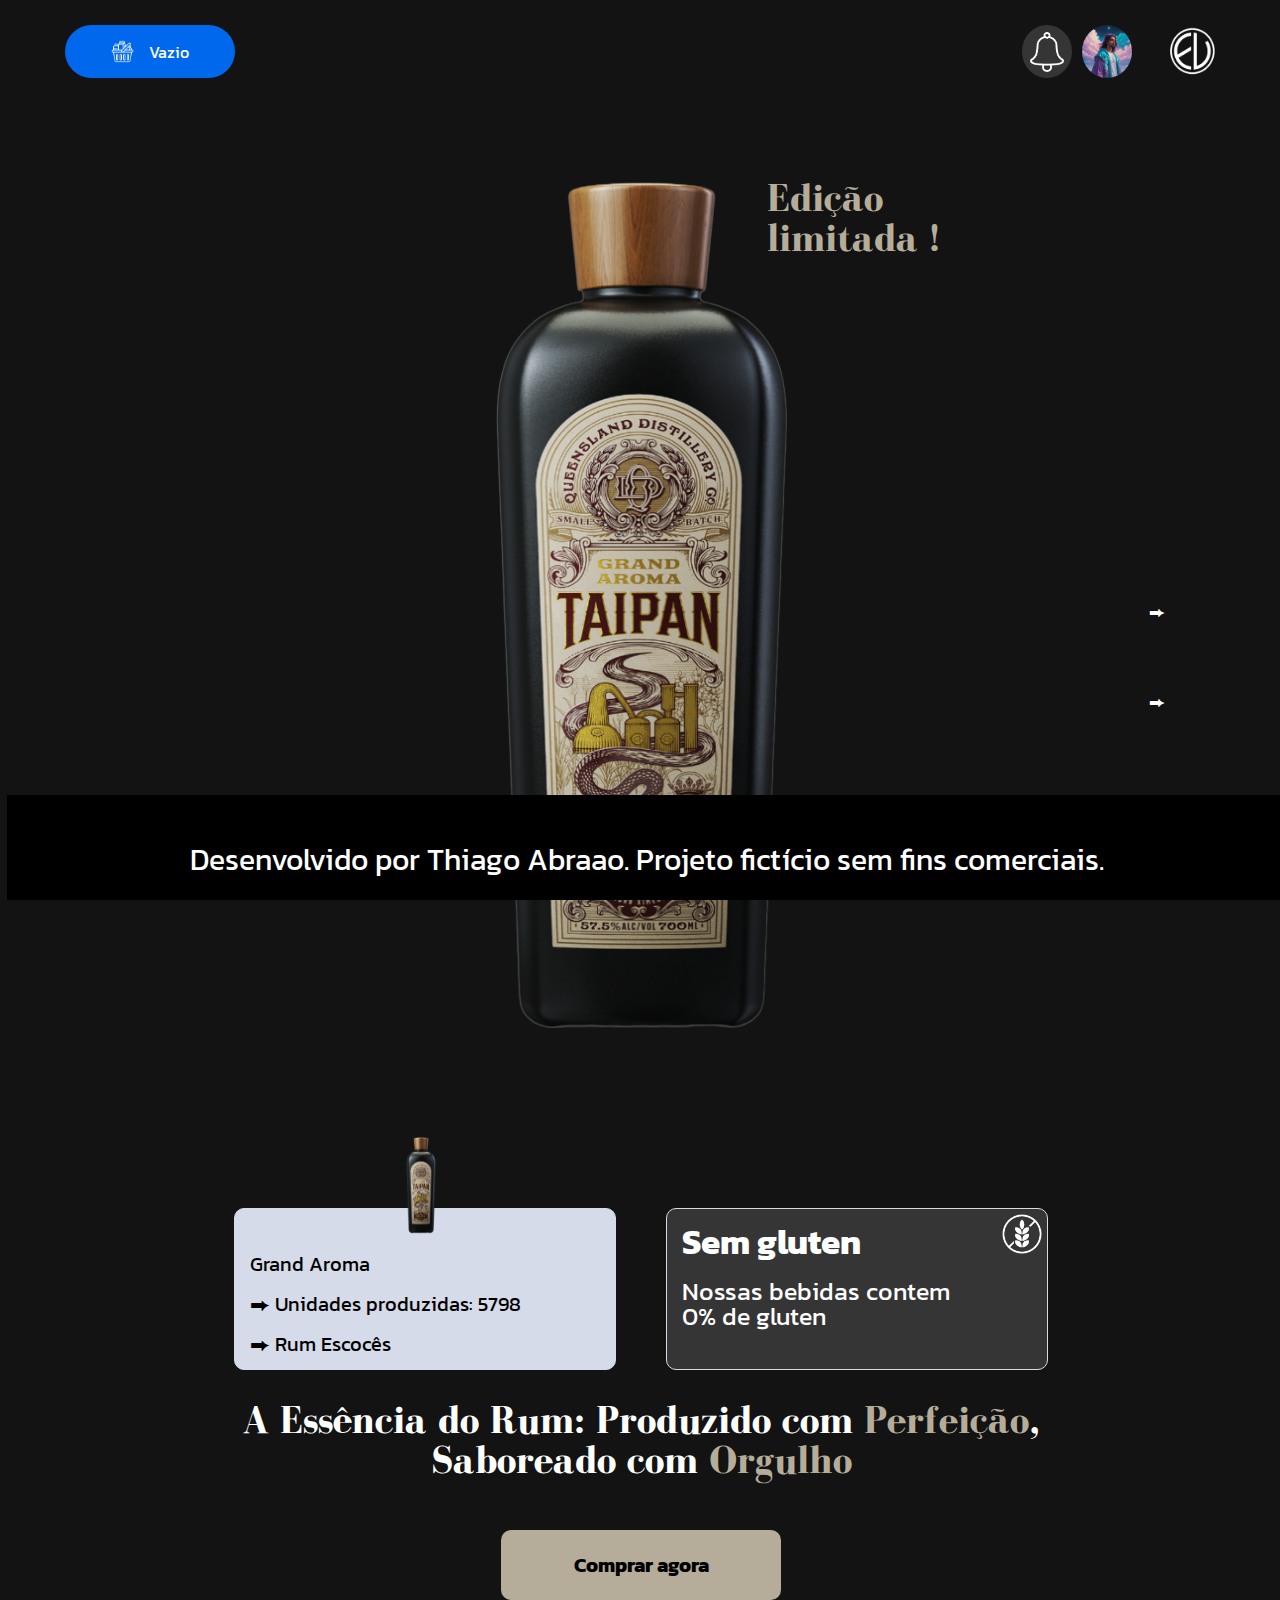
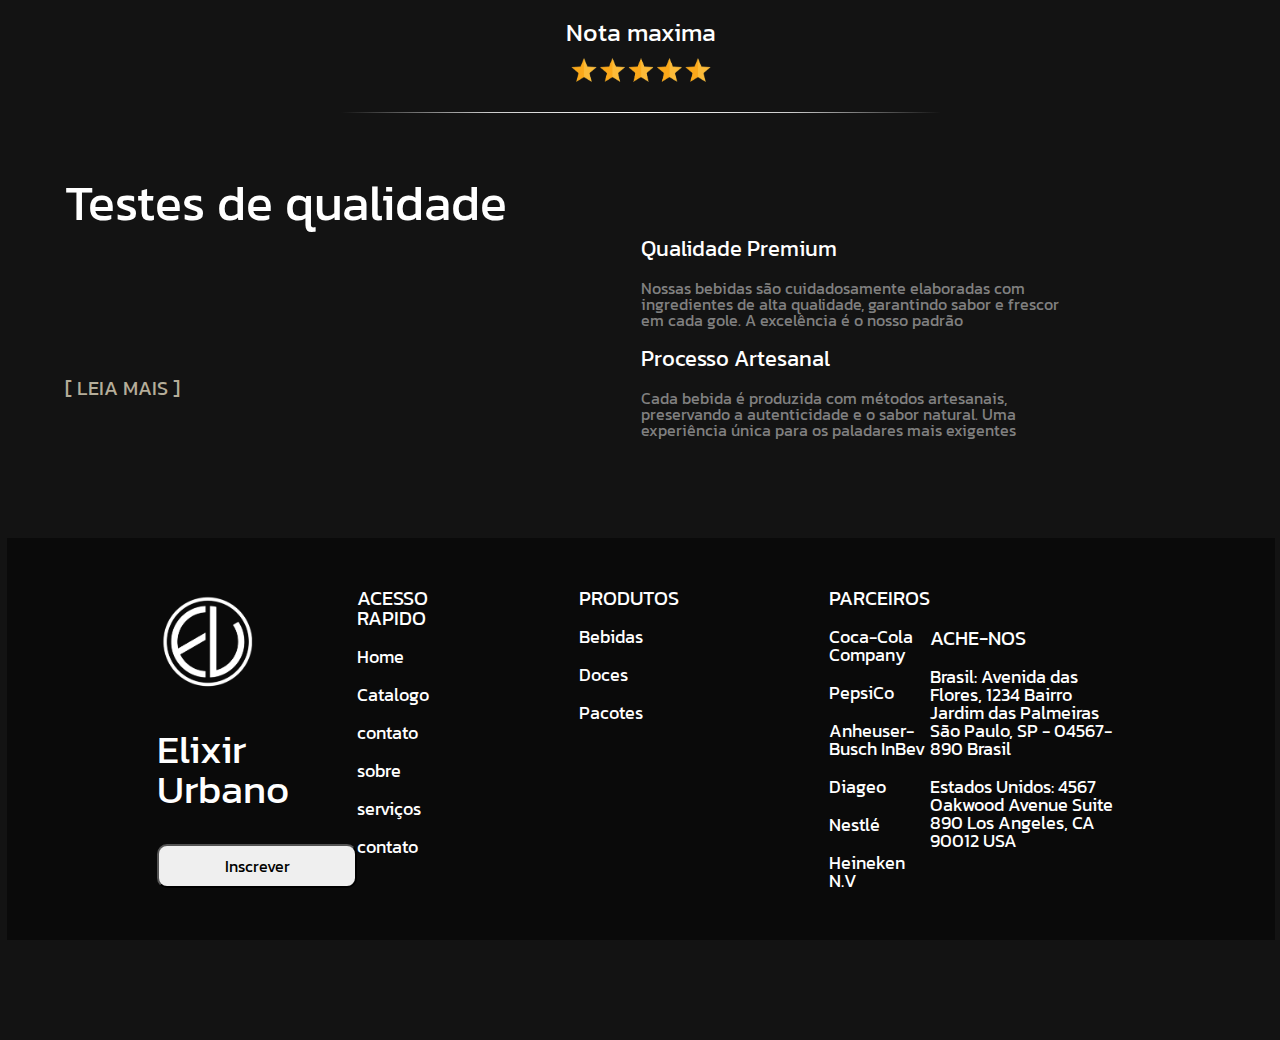
==== commit 2c9de25d: "update" ====
--- a/index.html
+++ b/index.html
@@ -8,7 +8,7 @@
 -->
 
 <!DOCTYPE html>
-<html lang="pt_br" data-contexto="garrafa__belge">
+<html lang="pt_br">
 
 <!-- --------------------------------------------------------------------------------------------------------------------- -->
 
@@ -40,13 +40,13 @@
 
                     <nav class="navegacao__menu esconder">
 
-                        <a class="menu__intens ativo">
-    
-                            Principal
+                        <a class="menu__intens ativo" href="./index.html">
+    
+                            Home
     
                         </a>
     
-                        <a class="menu__intens">
+                        <a class="menu__intens" href="./Html/catalago.html">
     
                             Catalago 
     
@@ -154,7 +154,7 @@
             
                             <p class="miniCardProducao__texto">
             
-                                500 ml
+                                700 ml
                     
                             </p>
             
@@ -259,13 +259,13 @@
 
                                 <h6 class="cardInformativo__conteudo__titulo">
 
-                                    Algum titulo ai 
+                                    Qualidade Premium
 
                                 </h6>
 
                                 <p class="cardInformativo__conteudo__texto">
 
-                                    Algum texto ai Algum texto ai Algum texto ai Algum texto ai Algum texto ai Algum texto ai Algum texto ai Algum texto ai Algum texto ai Algum texto ai Algum texto ai Algum texto ai Algum texto ai
+                                    Nossas bebidas são cuidadosamente elaboradas com ingredientes de alta qualidade, garantindo sabor e frescor em cada gole. A excelência é o nosso padrão
 
                                 </p>
 
@@ -277,13 +277,13 @@
 
                                 <h6 class="cardInformativo__conteudo__titulo">
 
-                                    Algum titulo ai  
+                                    Processo Artesanal
 
                                 </h6>
 
                                 <p class="cardInformativo__conteudo__texto">
 
-                                    Algum texto ai Algum texto ai Algum texto ai Algum texto ai Algum texto ai Algum texto ai Algum texto ai Algum texto ai Algum texto ai Algum texto ai Algum texto ai Algum texto ai Algum texto ai
+                                    Cada bebida é produzida com métodos artesanais, preservando a autenticidade e o sabor natural. Uma experiência única para os paladares mais exigentes
 
                                 </p>
 
@@ -405,37 +405,37 @@
 
                             <a class="rodape__navegacao__links__link">
 
-                                Algum texto ai
-
-                            </a>
-
-                            <a class="rodape__navegacao__links__link">
-
-                                Algum texto ai
-
-                            </a>
-
-                            <a class="rodape__navegacao__links__link">
-
-                                Algum texto ai
-
-                            </a>
-
-                            <a class="rodape__navegacao__links__link">
-
-                                Algum texto ai
-
-                            </a>
-
-                            <a class="rodape__navegacao__links__link">
-
-                                Algum texto ai
-
-                            </a>
-
-                            <a class="rodape__navegacao__links__link">
-
-                                Algum texto ai
+                                Home
+
+                            </a>
+
+                            <a class="rodape__navegacao__links__link">
+
+                                Catalogo 
+
+                            </a>
+
+                            <a class="rodape__navegacao__links__link">
+
+                                contato
+
+                            </a>
+
+                            <a class="rodape__navegacao__links__link">
+
+                                sobre
+
+                            </a>
+
+                            <a class="rodape__navegacao__links__link">
+
+                                serviços 
+
+                            </a>
+
+                            <a class="rodape__navegacao__links__link">
+
+                                contato
 
                             </a>
 
@@ -451,39 +451,23 @@
 
                             <a class="rodape__navegacao__links__link">
 
-                                Algum texto ai
-
-                            </a>
-
-                            <a class="rodape__navegacao__links__link">
-
-                                Algum texto ai
-
-                            </a>
-
-                            <a class="rodape__navegacao__links__link">
-
-                                Algum texto ai
-
-                            </a>
-
-                            <a class="rodape__navegacao__links__link">
-
-                                Algum texto ai
-
-                            </a>
-
-                            <a class="rodape__navegacao__links__link">
-
-                                Algum texto ai
-
-                            </a>
-
-                            <a class="rodape__navegacao__links__link">
-
-                                Algum texto ai
-
-                            </a>
+                                Bebidas
+
+                            </a>
+
+                            <a class="rodape__navegacao__links__link">
+
+                                Doces
+
+                            </a>
+
+                            <a class="rodape__navegacao__links__link">
+
+                                Pacotes 
+
+                            </a>
+
+                            
 
                         </li>
 
@@ -497,37 +481,37 @@
 
                             <a class="rodape__navegacao__links__link">
 
-                                Algum texto ai
-
-                            </a>
-
-                            <a class="rodape__navegacao__links__link">
-
-                                Algum texto ai
-
-                            </a>
-
-                            <a class="rodape__navegacao__links__link">
-
-                                Algum texto ai
-
-                            </a>
-
-                            <a class="rodape__navegacao__links__link">
-
-                                Algum texto ai
-
-                            </a>
-
-                            <a class="rodape__navegacao__links__link">
-
-                                Algum texto ai
-
-                            </a>
-
-                            <a class="rodape__navegacao__links__link">
-
-                                Algum texto ai
+                                Coca-Cola Company
+
+                            </a>
+
+                            <a class="rodape__navegacao__links__link">
+
+                                PepsiCo
+
+                            </a>
+
+                            <a class="rodape__navegacao__links__link">
+
+                                Anheuser-Busch InBev
+
+                            </a>
+
+                            <a class="rodape__navegacao__links__link">
+
+                                Diageo
+
+                            </a>
+
+                            <a class="rodape__navegacao__links__link">
+
+                                Nestlé 
+
+                            </a>
+
+                            <a class="rodape__navegacao__links__link">
+
+                                Heineken N.V
 
                             </a>
 
@@ -548,13 +532,19 @@
 
                     <p class="rodape__endereco__texto">
 
-                        Algum texto ai,  Algum texto ai,  Algum texto ai,  Algum texto ai , Algum texto ai
+                        Brasil: Avenida das Flores, 1234
+                        Bairro Jardim das Palmeiras
+                        São Paulo, SP - 04567-890
+                        Brasil
 
                     </p>
 
                     <p class="rodape__endereco__texto">
 
-                        Algum texto ai,  Algum texto ai,  Algum texto ai,  Algum texto ai , Algum texto ai
+                        Estados Unidos: 4567 Oakwood Avenue
+                        Suite 890
+                        Los Angeles, CA 90012
+                        USA
 
                     </p>
 
@@ -580,7 +570,7 @@
 
     <section class="menuLateral esconder">
 
-        <div class="menuLateral">
+        <div class="">
 
             <div class="menuLateral__logotipo">
 
@@ -723,7 +713,7 @@
 
                 </label>
 
-                <div class="botoes__corpo">
+                <div class="botoes__corpo corpo__ativo">
 
                    <h6 class="corpo__titulo">
 
@@ -737,102 +727,36 @@
 
                     <div class="garrafa__espaço">
 
-                        <img class="garrafa__icone" src="./Imagens/NoCodigo/Main/Apresentacao/Garrafa_belge.png" alt="garrafa__icone">
+                        <img class="garrafa__icone" id="imagem__garrafa" src="./Imagens/NoCodigo/Main/Apresentacao/Garrafa_belge.png" alt="garrafa__icone">
 
                     </div>
 
                 </button>
-
-                <div class="corpo__linha__02 esconder"></div>
-
-                <div class="botoes__corpo esconder">
-
-                    <h6 class="corpo__titulo">
- 
-                        Coffe Liqueur
- 
-                    </h6>
- 
-                </div>
-
-                <button class="botoes__garrafa esconder">
-
-                    <div class="garrafa__espaço">
-
-                        <img class="garrafa__icone" src="./Imagens/NoCodigo/Main/Apresentacao/Garrafa__Cinza.png" alt="garrafa__icone">
-
-                    </div>
-
+               
+            </div>
+
+            <p class="lateral__paragrafo esconder">
+
+                Algum texto ai Algum texto ai Algum texto ai
+
+            </p>
+
+            <div class="lateral__setas">
+
+                <button class="setas__subir">
+
+                    <img class="subir__imagem" src="./Imagens/NoCodigo/Global/Menu__lateral/Seta.png" alt="menu de ferramentas">
+    
                 </button>
 
-                <div class="corpo__linha__03 esconder"></div>
-
-                <div class="botoes__corpo esconder">
-
-                    <h6 class="corpo__titulo">
- 
-                        Silver Snake
- 
-                    </h6>
- 
-                </div>
-
-                <button class="botoes__garrafa esconder">
-
-                    <div class="garrafa__espaço">
-
-                        <img class="garrafa__icone" src="./Imagens/NoCodigo/Main/Apresentacao/Garrafa__branca.png" alt="garrafa__icone">
-
-                    </div>
-
+                <button class="setas__descer">
+
+                    <img class="descer__imagem" src="./Imagens/NoCodigo/Global/Menu__lateral/Seta.png" alt="menu de ferramentas">
+    
                 </button>
 
-                <div class="corpo__linha esconder"></div>
-
-                <div class="botoes__corpo esconder">
-
-                    <h6 class="corpo__titulo">
- 
-                        Brown Snake
- 
-                    </h6>
- 
-                </div>
-
-                <button class="botoes__garrafa esconder">
-
-                    <div class="garrafa__espaço">
-
-                        <img class="garrafa__icone" src="./Imagens/NoCodigo/Main/Apresentacao/Garrafa__verde.png" alt="garrafa__icone">
-
-                    </div>
-
-                </button>
-
             </div>
 
-            <p class="lateral__paragrafo esconder">
-
-                Algum texto ai Algum texto ai Algum texto ai
-
-            </p>
-
-            <div class="lateral__setas">
-
-                <button class="setas__subir">
-
-                    <img class="subir__imagem" src="./Imagens/NoCodigo/Global/Menu__lateral/Seta.png" alt="menu de ferramentas">
-    
-                </button>
-
-                <button class="setas__descer">
-
-                    <img class="descer__imagem" src="./Imagens/NoCodigo/Global/Menu__lateral/Seta.png" alt="menu de ferramentas">
-    
-                </button>
-
-            </div>
-
         </div>
 
     </section>
@@ -840,5 +764,6 @@
     <!-- --------------------------------------------------------------------------------------------------------------------- -->
 
     <script src="./JavaScript/Global/Global__header/Global__menuLateral/botoes.js"></script>
+    <script src="./JavaScript/Main/contexto.js"></script>
 
 </body>
--- a/Css/Global/variables.css
+++ b/Css/Global/variables.css
@@ -42,21 +42,14 @@
     --corSecundaria-05: #E0E0E0;
     --corSecundaria-06: rgba(72, 80, 96, 0.996);
 
-    --corSecundaria-garafa-titulo-01: #63351e;
-    --corSecundaria-garafa-texto-01: #bfb7a4;
-    --corSecundaria-garafa-destaque-01: #b6a134;
+
+    --corSecundaria-garafa-destaque-01: #b5ad99;
     
-    --corSecundaria-garafa-titulo-02:  #7e868f;
-    --corSecundaria-garafa-texto-02:   #444749;
-    --corSecundaria-garafa-destaque-02: #8c99a5;
+    --corSecundaria-garafa-destaque-02: #132028;
 
-    --corSecundaria-garafa-titulo-03:  #0b131a;
-    --corSecundaria-garafa-texto-03:   #82a6ac;
-    --corSecundaria-garafa-destaque-03: #8c99a5;
+    --corSecundaria-garafa-destaque-03: #9ca5ad;
 
-    --corSecundaria-garafa-titulo-04:  #261c11;
-    --corSecundaria-garafa-texto-04:   #639e79;
-    --corSecundaria-garafa-destaque-04: #df723d;
+    --corSecundaria-garafa-destaque-04: #261d10;
 
 
     /* fontes */
@@ -65,8 +58,38 @@
    
 }
 
+.bordaDourada-texto {
+
+    text-shadow: 
+      1px 1px 0 #967e29,  
+      -1px -1px 0 #967e29,  
+      1px -1px 0 #967e29,  
+      -1px 1px 0 #967e29; 
+
+}
+
+.bordaBranca-texto {
+
+    text-shadow: 
+    2px 2px 0 #a2aab2,  
+    -2px -2px 0 #a2aab2,  
+    2px -2px 0 #a2aab2,  
+    -2px 2px 0 #a2aab2; 
+
+}
+
+.bordaLaranja-texto {
+
+    text-shadow: 
+    2px 2px 0 #8b3b25,  
+    -2px -2px 0 #8b3b25,  
+    2px -2px 0 #8b3b25,  
+    -2px 2px 0 #8b3b25; 
+
+}
 
 
 
 
 
+
--- a/Css/index/base.css
+++ b/Css/index/base.css
@@ -38,7 +38,6 @@
 @import url("../main/apresentacao/cardMapa.css");
 
 @import url("../main/apresentacao/radar.css");
-
 
 /*  importacoes de estilo do footer */
 
